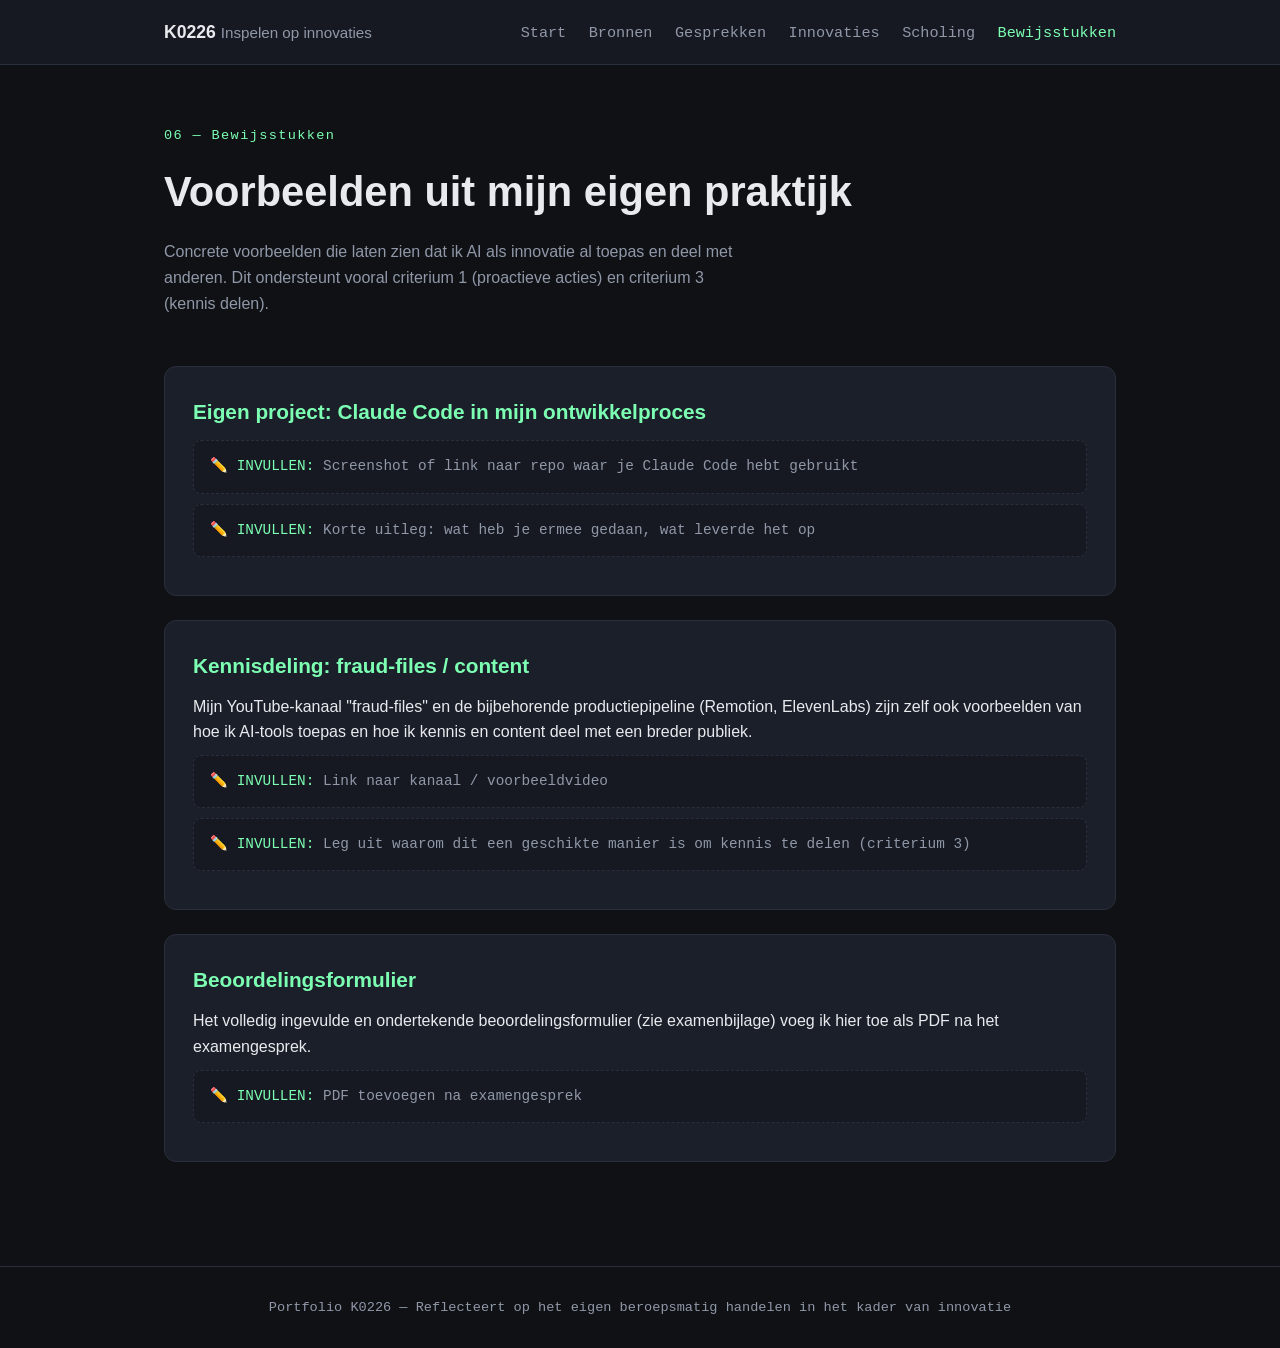
==== bewijs.html @ d64fe41b "Add files via upload" ====
<!DOCTYPE html>
<html lang="nl">
<head>
<meta charset="UTF-8">
<meta name="viewport" content="width=device-width, initial-scale=1.0">
<title>Bewijsstukken – Portfolio K0226</title>
<link rel="stylesheet" href="style.css">
</head>
<body>

<header class="topbar">
  <div class="topbar-inner">
    <span class="logo">K0226 <span class="logo-sub">Inspelen op innovaties</span></span>
    <nav>
      <a href="index.html">Start</a>
      <a href="bronnen.html">Bronnen</a>
      <a href="gesprekken.html">Gesprekken</a>
      <a href="innovaties.html">Innovaties</a>
      <a href="scholing.html">Scholing</a>
      <a href="bewijs.html" class="active">Bewijsstukken</a>
    </nav>
  </div>
</header>

<main>
  <div class="page-header">
    <div class="page-tag">06 — Bewijsstukken</div>
    <h1>Voorbeelden uit mijn eigen praktijk</h1>
    <p>
      Concrete voorbeelden die laten zien dat ik AI als innovatie al toepas en deel met anderen.
      Dit ondersteunt vooral criterium 1 (proactieve acties) en criterium 3 (kennis delen).
    </p>
  </div>

  <div class="block">
    <h2>Eigen project: Claude Code in mijn ontwikkelproces</h2>
    <div class="fill">Screenshot of link naar repo waar je Claude Code hebt gebruikt</div>
    <div class="fill">Korte uitleg: wat heb je ermee gedaan, wat leverde het op</div>
  </div>

  <div class="block">
    <h2>Kennisdeling: fraud-files / content</h2>
    <p>
      Mijn YouTube-kanaal "fraud-files" en de bijbehorende productiepipeline (Remotion,
      ElevenLabs) zijn zelf ook voorbeelden van hoe ik AI-tools toepas en hoe ik kennis
      en content deel met een breder publiek.
    </p>
    <div class="fill">Link naar kanaal / voorbeeldvideo</div>
    <div class="fill">
      Leg uit waarom dit een geschikte manier is om kennis te delen (criterium 3)
    </div>
  </div>

  <div class="block">
    <h2>Beoordelingsformulier</h2>
    <p>
      Het volledig ingevulde en ondertekende beoordelingsformulier (zie examenbijlage)
      voeg ik hier toe als PDF na het examengesprek.
    </p>
    <div class="fill">PDF toevoegen na examengesprek</div>
  </div>
</main>

<footer>
  <p>Portfolio K0226 — Reflecteert op het eigen beroepsmatig handelen in het kader van innovatie</p>
</footer>

</body>
</html>
---- style.css ----
:root {
  --bg: #0F1115;
  --bg-soft: #161922;
  --card: #1B1F2A;
  --text: #E8EAED;
  --muted: #9098A8;
  --accent: #7CFFB2;
  --accent-soft: rgba(124,255,178,0.12);
  --border: #2A2F3D;
  --font-display: "Space Grotesk", "Segoe UI", sans-serif;
  --font-body: "Inter", "Segoe UI", sans-serif;
  --font-mono: "JetBrains Mono", "Courier New", monospace;
}

* { box-sizing: border-box; margin: 0; padding: 0; }

body {
  background: var(--bg);
  color: var(--text);
  font-family: var(--font-body);
  line-height: 1.6;
}

a { color: var(--accent); text-decoration: none; }
a:hover { text-decoration: underline; }

/* Topbar */
.topbar {
  border-bottom: 1px solid var(--border);
  background: var(--bg-soft);
  position: sticky;
  top: 0;
  z-index: 10;
}
.topbar-inner {
  max-width: 1000px;
  margin: 0 auto;
  padding: 18px 24px;
  display: flex;
  justify-content: space-between;
  align-items: center;
  flex-wrap: wrap;
  gap: 12px;
}
.logo {
  font-family: var(--font-display);
  font-weight: 700;
  font-size: 1.1rem;
}
.logo-sub {
  font-weight: 400;
  color: var(--muted);
  font-size: 0.95rem;
}
nav a {
  color: var(--muted);
  margin-left: 18px;
  font-size: 0.95rem;
  font-family: var(--font-mono);
}
nav a:hover, nav a.active {
  color: var(--accent);
  text-decoration: none;
}

/* Main layout */
main {
  max-width: 1000px;
  margin: 0 auto;
  padding: 60px 24px 80px;
}

/* Hero */
.hero { margin-bottom: 60px; }
.hero-tag {
  font-family: var(--font-mono);
  color: var(--accent);
  font-size: 0.85rem;
  letter-spacing: 0.1em;
  margin-bottom: 16px;
}
.hero h1 {
  font-family: var(--font-display);
  font-size: clamp(2rem, 5vw, 3.2rem);
  line-height: 1.15;
  font-weight: 700;
  max-width: 18ch;
}
.hero .accent { color: var(--accent); }
.hero-lead {
  margin-top: 24px;
  max-width: 60ch;
  color: var(--muted);
  font-size: 1.05rem;
}

/* Intro grid */
.intro-grid {
  display: grid;
  grid-template-columns: repeat(3, 1fr);
  gap: 20px;
  margin-bottom: 60px;
}
.intro-card {
  background: var(--card);
  border: 1px solid var(--border);
  border-radius: 12px;
  padding: 24px;
}
.intro-num {
  font-family: var(--font-mono);
  color: var(--accent);
  font-size: 0.8rem;
  letter-spacing: 0.1em;
  text-transform: uppercase;
}
.intro-card h2 {
  font-family: var(--font-display);
  margin: 10px 0 8px;
  font-size: 1.3rem;
}
.intro-card p { color: var(--muted); font-size: 0.95rem; }

/* Route */
.route h2 {
  font-family: var(--font-display);
  font-size: 1.6rem;
  margin-bottom: 20px;
}
.route-list {
  list-style: none;
  counter-reset: step;
  border-top: 1px solid var(--border);
}
.route-list li {
  counter-increment: step;
  border-bottom: 1px solid var(--border);
  padding: 18px 0;
  display: flex;
  align-items: baseline;
  gap: 16px;
}
.route-list li::before {
  content: "0" counter(step);
  font-family: var(--font-mono);
  color: var(--accent);
  font-size: 0.9rem;
  flex-shrink: 0;
}
.route-list a { color: var(--text); }
.route-list a:hover { color: var(--accent); }

/* Page header (used on subpages) */
.page-header {
  margin-bottom: 50px;
}
.page-tag {
  font-family: var(--font-mono);
  color: var(--accent);
  font-size: 0.85rem;
  letter-spacing: 0.1em;
  margin-bottom: 12px;
}
.page-header h1 {
  font-family: var(--font-display);
  font-size: clamp(1.8rem, 4vw, 2.6rem);
}
.page-header p {
  color: var(--muted);
  margin-top: 14px;
  max-width: 65ch;
}

/* Generic content blocks */
.block {
  background: var(--card);
  border: 1px solid var(--border);
  border-radius: 12px;
  padding: 28px;
  margin-bottom: 24px;
}
.block h2 {
  font-family: var(--font-display);
  font-size: 1.3rem;
  margin-bottom: 12px;
  color: var(--accent);
}
.block h3 {
  font-family: var(--font-display);
  font-size: 1.05rem;
  margin: 18px 0 8px;
}
.block p { color: var(--text); margin-bottom: 10px; }
.block p.note { color: var(--muted); font-size: 0.9rem; font-style: italic; }
.block ul, .block ol { margin-left: 20px; margin-bottom: 10px; }
.block li { margin-bottom: 6px; }

/* Tags / labels */
.tag {
  display: inline-block;
  font-family: var(--font-mono);
  font-size: 0.75rem;
  background: var(--accent-soft);
  color: var(--accent);
  padding: 3px 10px;
  border-radius: 999px;
  margin-right: 8px;
  margin-bottom: 8px;
}

/* Fill-in placeholders */
.fill {
  background: var(--bg-soft);
  border: 1px dashed var(--border);
  border-radius: 8px;
  padding: 14px 16px;
  color: var(--muted);
  font-family: var(--font-mono);
  font-size: 0.9rem;
  margin: 10px 0;
}
.fill::before {
  content: "✏️ INVULLEN: ";
  color: var(--accent);
}

/* Table */
table {
  width: 100%;
  border-collapse: collapse;
  margin: 12px 0;
}
th, td {
  text-align: left;
  padding: 10px 12px;
  border-bottom: 1px solid var(--border);
  font-size: 0.95rem;
}
th {
  font-family: var(--font-mono);
  color: var(--muted);
  font-weight: 400;
  font-size: 0.8rem;
  text-transform: uppercase;
  letter-spacing: 0.05em;
}

/* Footer */
footer {
  border-top: 1px solid var(--border);
  text-align: center;
  padding: 30px 24px;
  color: var(--muted);
  font-size: 0.85rem;
  font-family: var(--font-mono);
}

/* Responsive */
@media (max-width: 720px) {
  .intro-grid { grid-template-columns: 1fr; }
  nav a { margin-left: 12px; font-size: 0.85rem; }
}
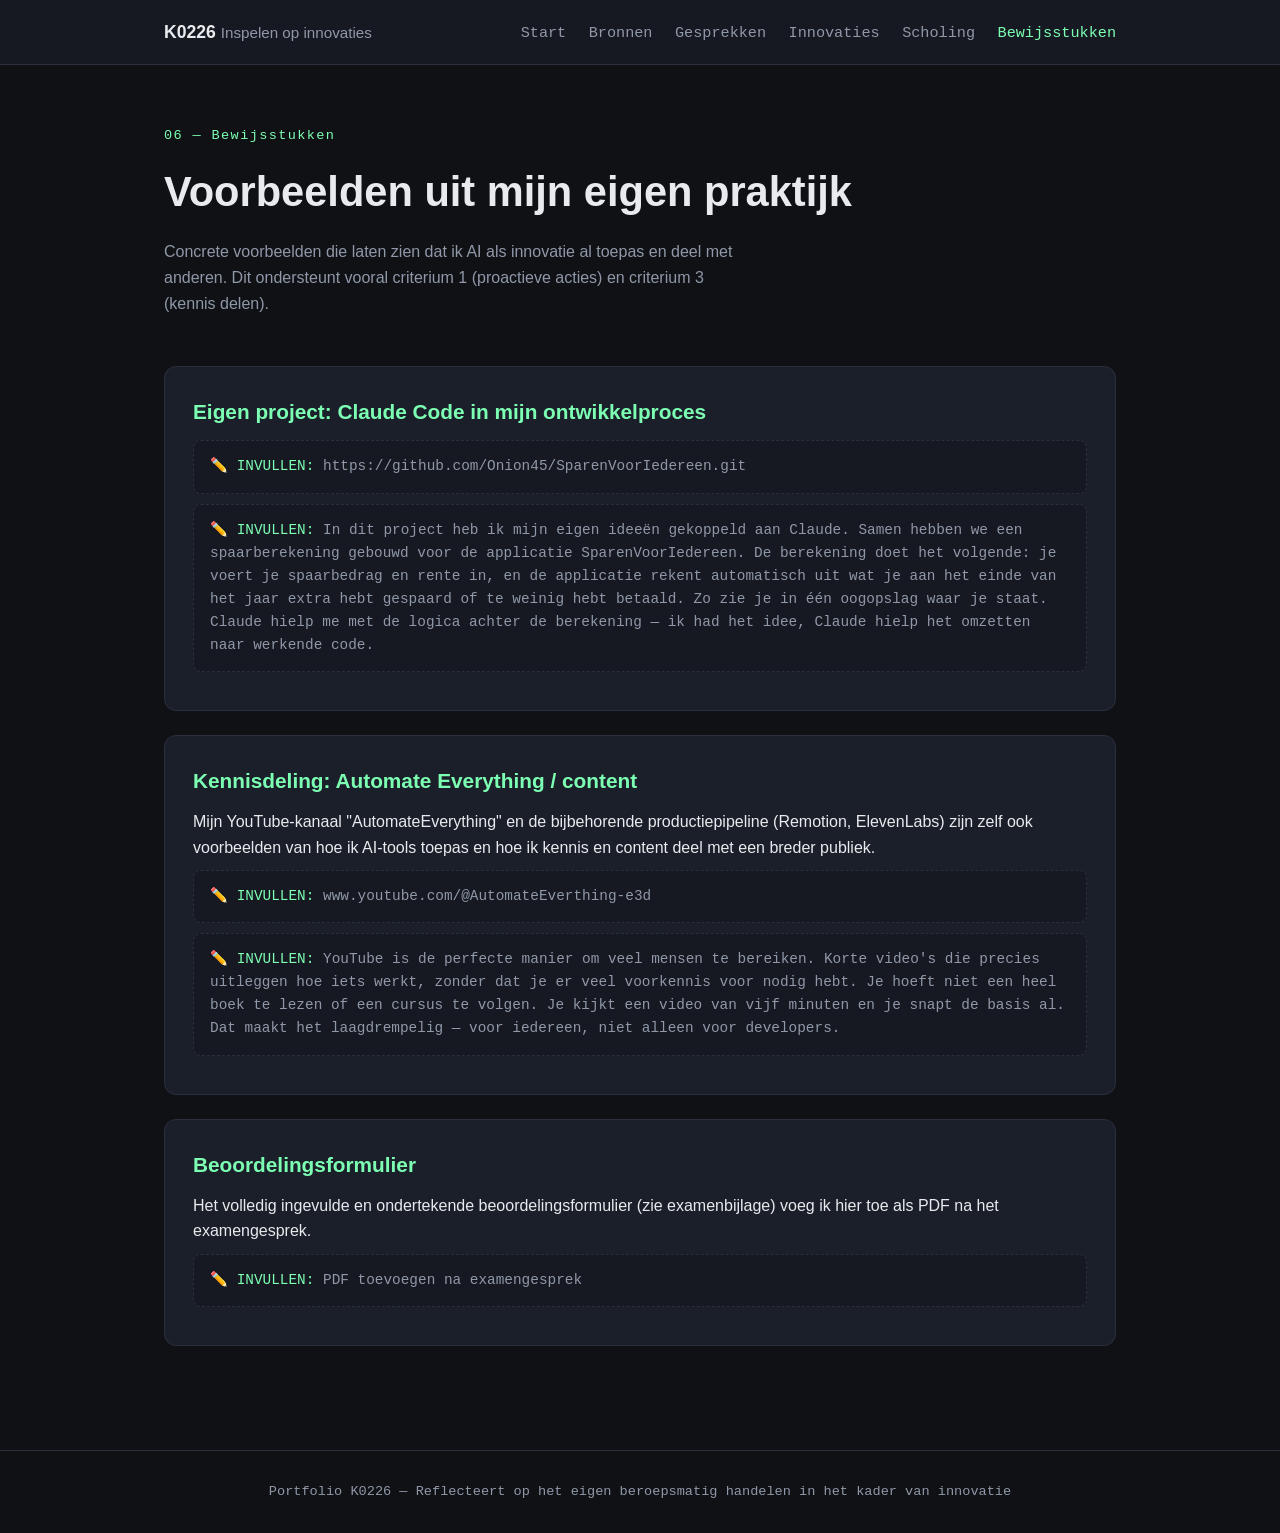
==== commit 61a64830: "Revise project details and channel name in bewijs.html Updated project description and YouTube chann" ====
--- a/bewijs.html
+++ b/bewijs.html
@@ -34,20 +34,20 @@
 
   <div class="block">
     <h2>Eigen project: Claude Code in mijn ontwikkelproces</h2>
-    <div class="fill">Screenshot of link naar repo waar je Claude Code hebt gebruikt</div>
-    <div class="fill">Korte uitleg: wat heb je ermee gedaan, wat leverde het op</div>
+    <div class="fill">https://github.com/Onion45/SparenVoorIedereen.git</div>
+    <div class="fill">In dit project heb ik mijn eigen ideeën gekoppeld aan Claude. Samen hebben we een spaarberekening gebouwd voor de applicatie SparenVoorIedereen. De berekening doet het volgende: je voert je spaarbedrag en rente in, en de applicatie rekent automatisch uit wat je aan het einde van het jaar extra hebt gespaard of te weinig hebt betaald. Zo zie je in één oogopslag waar je staat. Claude hielp me met de logica achter de berekening — ik had het idee, Claude hielp het omzetten naar werkende code.</div>
   </div>
 
   <div class="block">
-    <h2>Kennisdeling: fraud-files / content</h2>
+    <h2>Kennisdeling: Automate Everything / content</h2>
     <p>
-      Mijn YouTube-kanaal "fraud-files" en de bijbehorende productiepipeline (Remotion,
+      Mijn YouTube-kanaal "AutomateEverything" en de bijbehorende productiepipeline (Remotion,
       ElevenLabs) zijn zelf ook voorbeelden van hoe ik AI-tools toepas en hoe ik kennis
       en content deel met een breder publiek.
     </p>
-    <div class="fill">Link naar kanaal / voorbeeldvideo</div>
+    <div class="fill"> 	www.youtube.com/@AutomateEverthing-e3d</div>
     <div class="fill">
-      Leg uit waarom dit een geschikte manier is om kennis te delen (criterium 3)
+    YouTube is de perfecte manier om veel mensen te bereiken. Korte video's die precies uitleggen hoe iets werkt, zonder dat je er veel voorkennis voor nodig hebt. Je hoeft niet een heel boek te lezen of een cursus te volgen. Je kijkt een video van vijf minuten en je snapt de basis al. Dat maakt het laagdrempelig — voor iedereen, niet alleen voor developers.
     </div>
   </div>
 
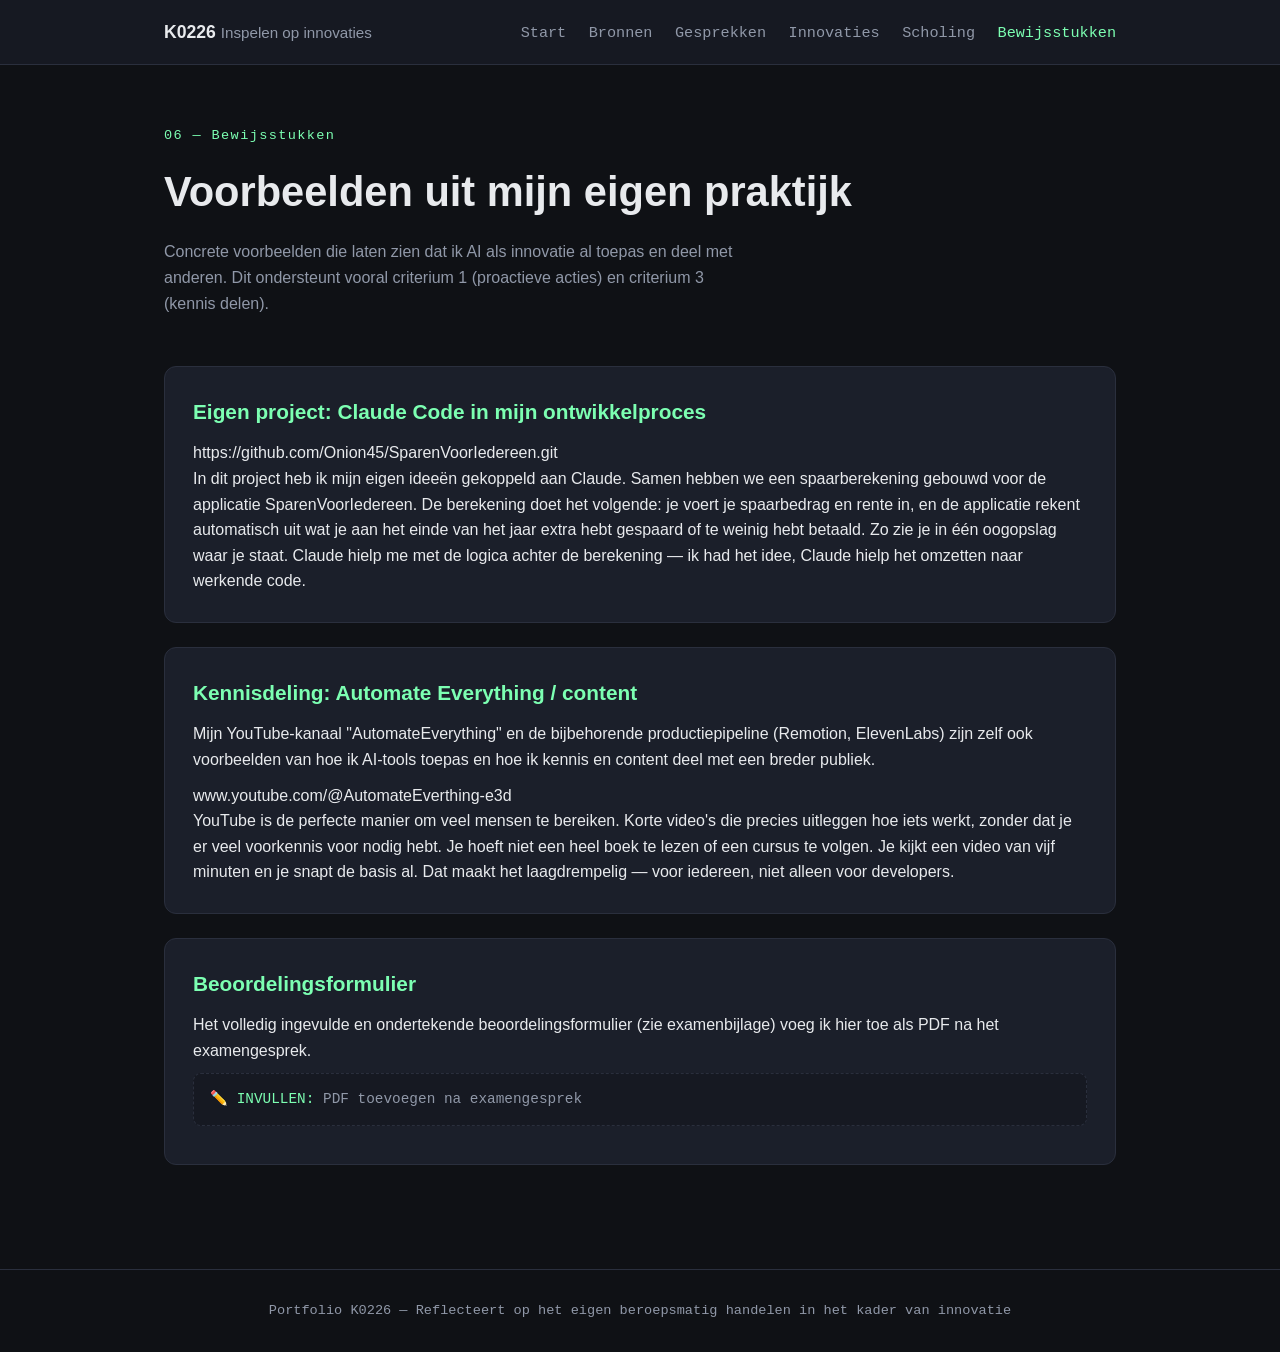
==== commit 310df709: "Update bewijs.html invullen: verwijderen" ====
--- a/bewijs.html
+++ b/bewijs.html
@@ -34,8 +34,8 @@
 
   <div class="block">
     <h2>Eigen project: Claude Code in mijn ontwikkelproces</h2>
-    <div class="fill">https://github.com/Onion45/SparenVoorIedereen.git</div>
-    <div class="fill">In dit project heb ik mijn eigen ideeën gekoppeld aan Claude. Samen hebben we een spaarberekening gebouwd voor de applicatie SparenVoorIedereen. De berekening doet het volgende: je voert je spaarbedrag en rente in, en de applicatie rekent automatisch uit wat je aan het einde van het jaar extra hebt gespaard of te weinig hebt betaald. Zo zie je in één oogopslag waar je staat. Claude hielp me met de logica achter de berekening — ik had het idee, Claude hielp het omzetten naar werkende code.</div>
+    <div class>https://github.com/Onion45/SparenVoorIedereen.git</div>
+    <div class=>In dit project heb ik mijn eigen ideeën gekoppeld aan Claude. Samen hebben we een spaarberekening gebouwd voor de applicatie SparenVoorIedereen. De berekening doet het volgende: je voert je spaarbedrag en rente in, en de applicatie rekent automatisch uit wat je aan het einde van het jaar extra hebt gespaard of te weinig hebt betaald. Zo zie je in één oogopslag waar je staat. Claude hielp me met de logica achter de berekening — ik had het idee, Claude hielp het omzetten naar werkende code.</div>
   </div>
 
   <div class="block">
@@ -45,8 +45,8 @@
       ElevenLabs) zijn zelf ook voorbeelden van hoe ik AI-tools toepas en hoe ik kennis
       en content deel met een breder publiek.
     </p>
-    <div class="fill"> 	www.youtube.com/@AutomateEverthing-e3d</div>
-    <div class="fill">
+    <div class> 	www.youtube.com/@AutomateEverthing-e3d</div>
+    <div class>
     YouTube is de perfecte manier om veel mensen te bereiken. Korte video's die precies uitleggen hoe iets werkt, zonder dat je er veel voorkennis voor nodig hebt. Je hoeft niet een heel boek te lezen of een cursus te volgen. Je kijkt een video van vijf minuten en je snapt de basis al. Dat maakt het laagdrempelig — voor iedereen, niet alleen voor developers.
     </div>
   </div>
